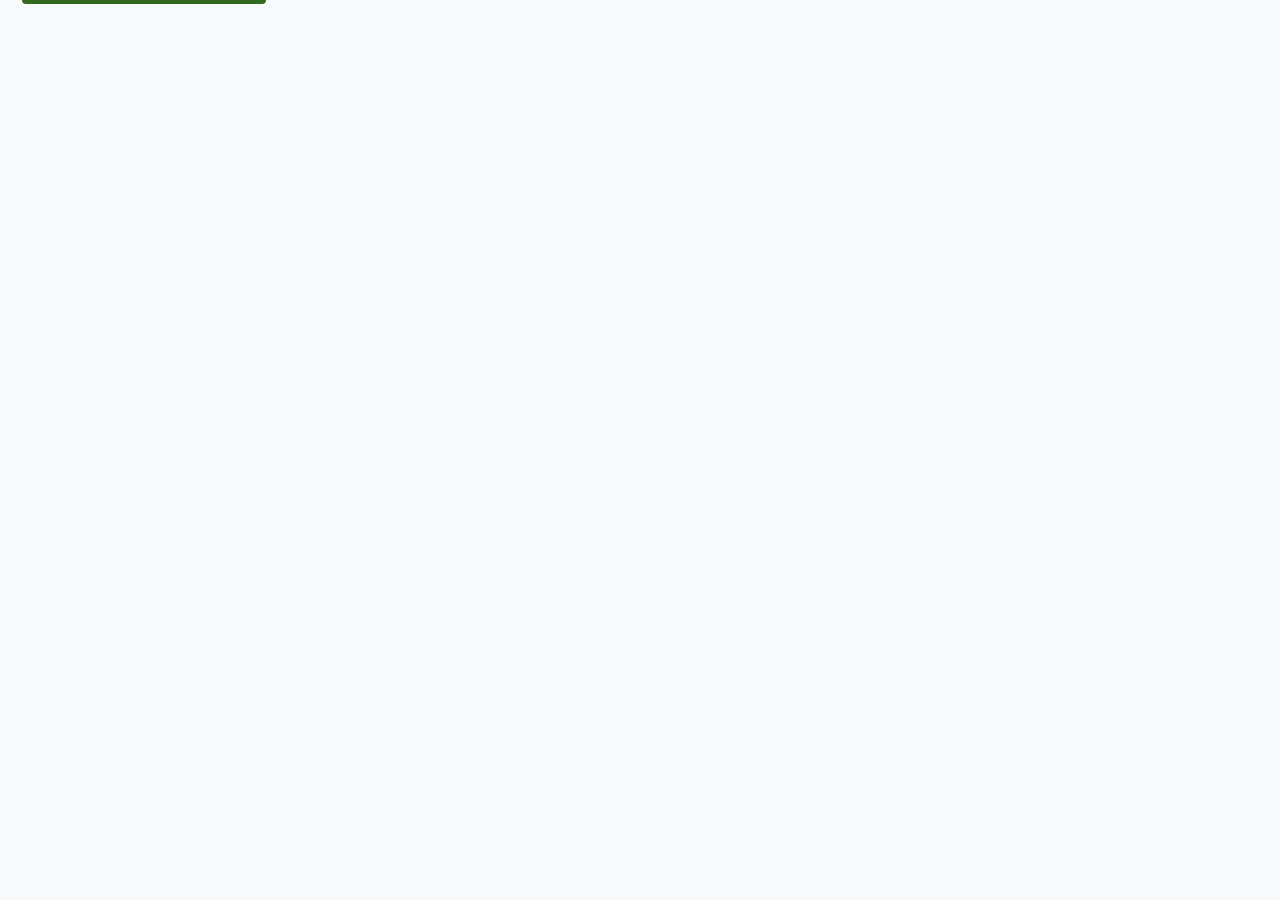
==== index.html @ 534c6c66 "Redirect to portfolio page" ====
<!DOCTYPE html>
<html lang="en">
<head>
    <meta charset="UTF-8">
    <!-- Prevents a flash of white by matching your main site's theme color if needed -->
    <meta name="theme-color" content="#ffffff"> 
    <title>Loading...</title>

    <script>
        // Use location.replace() so the redirecting page doesn't get stuck in the session history.
        // This ensures the "Back" button works perfectly for the user.
        window.location.replace("./ui-dev.html");
    </script>
    <!-- Fallback if JS is disabled. Keeping it at 0 seconds for speed. -->
    <meta http-equiv="refresh" content="0; url=./ui-dev.html">
</head>
<body style="background-color: #ffffff; margin: 0; padding: 0;">
    <!-- Keeps the body completely empty so nothing flashes on the screen during the transition -->
</body>
</html>
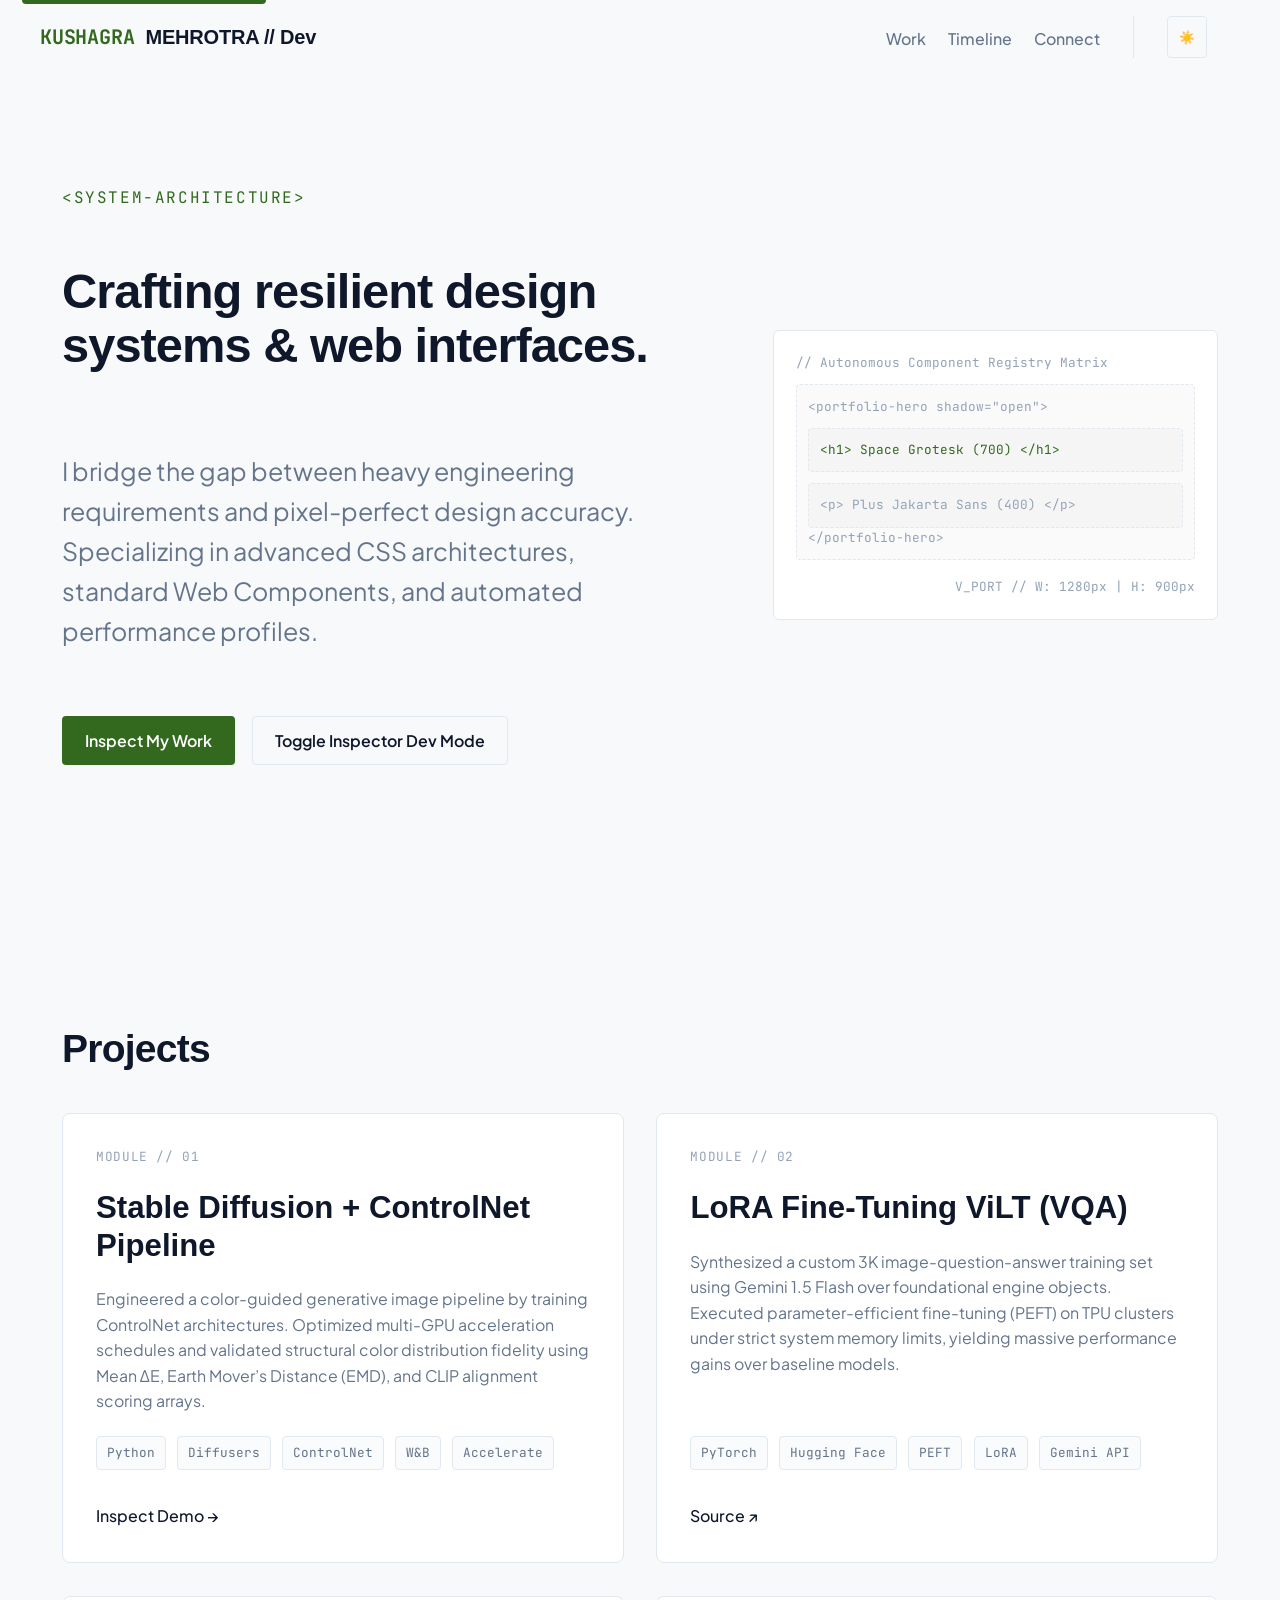
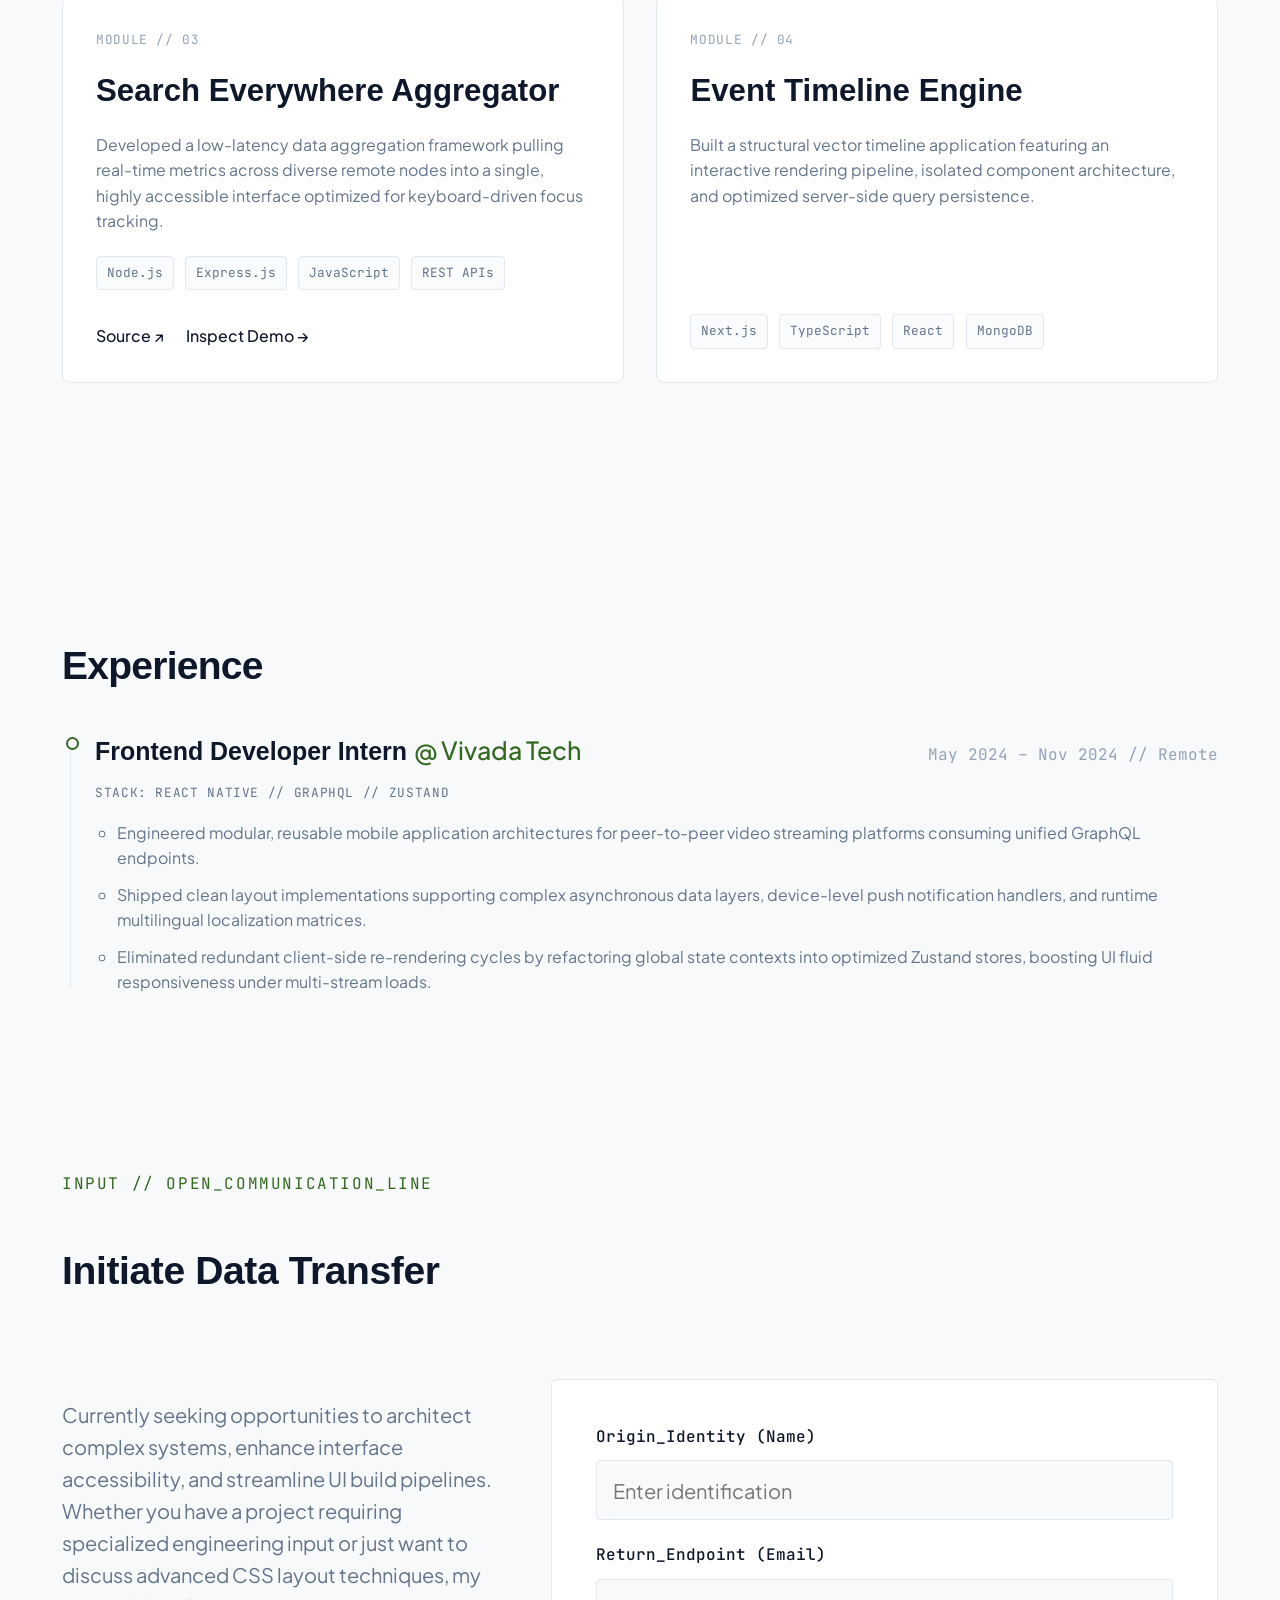
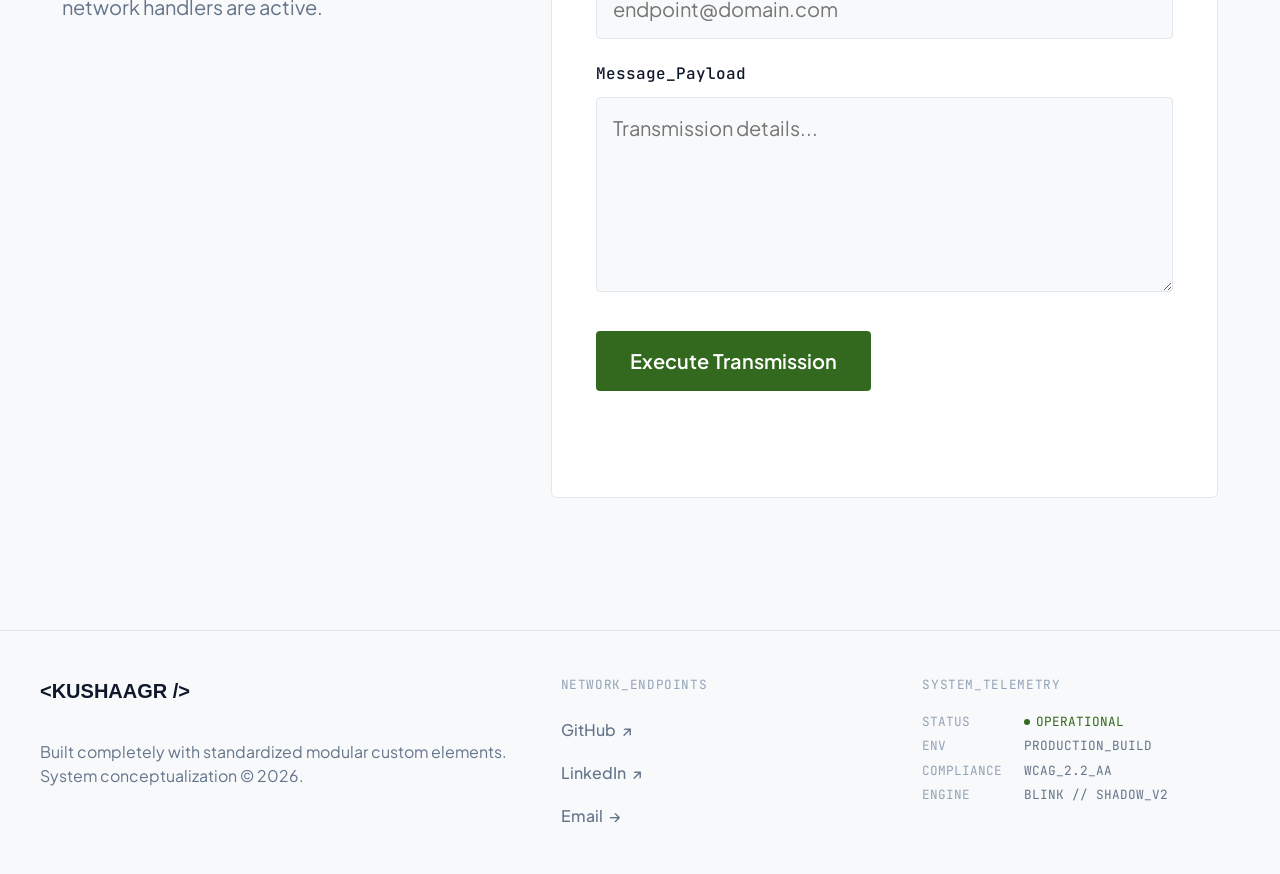
==== commit 59b36e80: "Add favicon and link to favicon" ====
--- a/index.html
+++ b/index.html
@@ -5,6 +5,14 @@
     <!-- Prevents a flash of white by matching your main site's theme color if needed -->
     <meta name="theme-color" content="#ffffff"> 
     <title>Loading...</title>
+    <!-- 1. Legacy Fallback (Default Favicon) -->
+    <link rel="icon" href="/favicon.ico" sizes="any">
+    <!-- 2. High-Res PNG for Standard Browsers & Devices -->
+    <link rel="icon" href="/icon-32x32.png" type="image/png" sizes="32x32">
+    <link rel="icon" href="/icon-192x192.png" type="image/png" sizes="192x192">
+    <link rel="icon" href="/icon-512x512.png" type="image/png" sizes="512x512">
+    <!-- 3. Apple Touch Icon (For iOS Home Screen Shortcuts) -->
+    <link rel="apple-touch-icon" href="/apple-touch-icon.png" sizes="180x180">
 
     <script>
         // Use location.replace() so the redirecting page doesn't get stuck in the session history.
